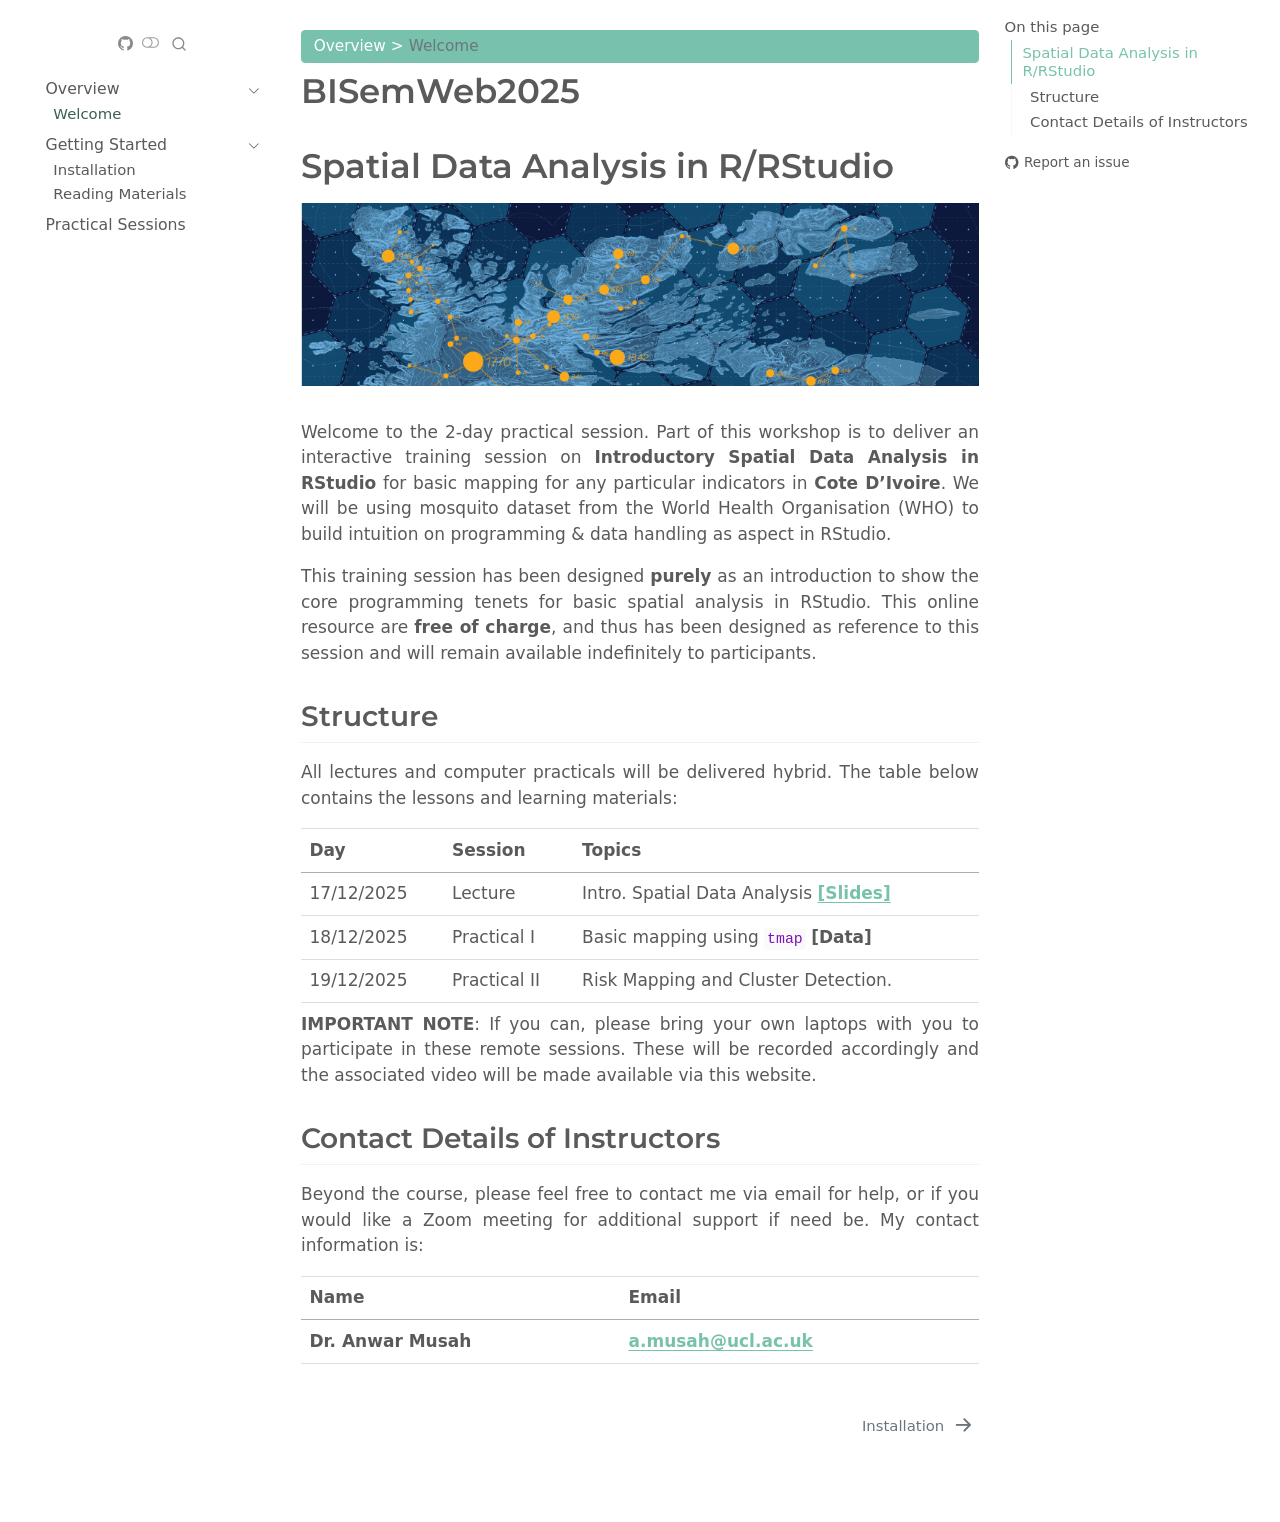
==== docs/00-index.html @ f00e50c3 "Upload all materials" ====
<!DOCTYPE html>
<html xmlns="http://www.w3.org/1999/xhtml" lang="en" xml:lang="en"><head>

<meta charset="utf-8">
<meta name="generator" content="quarto-1.8.25">

<meta name="viewport" content="width=device-width, initial-scale=1.0, user-scalable=yes">


<title>BISemWeb2025</title>
<style>
code{white-space: pre-wrap;}
span.smallcaps{font-variant: small-caps;}
div.columns{display: flex; gap: min(4vw, 1.5em);}
div.column{flex: auto; overflow-x: auto;}
div.hanging-indent{margin-left: 1.5em; text-indent: -1.5em;}
ul.task-list{list-style: none;}
ul.task-list li input[type="checkbox"] {
  width: 0.8em;
  margin: 0 0.8em 0.2em -1em; /* quarto-specific, see https://github.com/quarto-dev/quarto-cli/issues/4556 */ 
  vertical-align: middle;
}
</style>


<script src="site_libs/quarto-nav/quarto-nav.js"></script>
<script src="site_libs/quarto-nav/headroom.min.js"></script>
<script src="site_libs/clipboard/clipboard.min.js"></script>
<script src="site_libs/quarto-search/autocomplete.umd.js"></script>
<script src="site_libs/quarto-search/fuse.min.js"></script>
<script src="site_libs/quarto-search/quarto-search.js"></script>
<meta name="quarto:offset" content="./">
<link href="./01-installation.html" rel="next">
<script src="site_libs/quarto-html/quarto.js" type="module"></script>
<script src="site_libs/quarto-html/tabsets/tabsets.js" type="module"></script>
<script src="site_libs/quarto-html/axe/axe-check.js" type="module"></script>
<script src="site_libs/quarto-html/popper.min.js"></script>
<script src="site_libs/quarto-html/tippy.umd.min.js"></script>
<script src="site_libs/quarto-html/anchor.min.js"></script>
<link href="site_libs/quarto-html/tippy.css" rel="stylesheet">
<link href="site_libs/quarto-html/quarto-syntax-highlighting-a14e345711173c227b21482e2eb4cc70.css" rel="stylesheet" class="quarto-color-scheme" id="quarto-text-highlighting-styles">
<link href="site_libs/quarto-html/quarto-syntax-highlighting-dark-6d7e0e055978adcb0dc3bbe98a6d8351.css" rel="stylesheet" class="quarto-color-scheme quarto-color-alternate" id="quarto-text-highlighting-styles">
<link href="site_libs/quarto-html/quarto-syntax-highlighting-a14e345711173c227b21482e2eb4cc70.css" rel="stylesheet" class="quarto-color-scheme-extra" id="quarto-text-highlighting-styles">
<script src="site_libs/bootstrap/bootstrap.min.js"></script>
<link href="site_libs/bootstrap/bootstrap-icons.css" rel="stylesheet">
<link href="site_libs/bootstrap/bootstrap-6b8658ecaa42f34dfb83e89c305171f2.min.css" rel="stylesheet" append-hash="true" class="quarto-color-scheme" id="quarto-bootstrap" data-mode="light">
<link href="site_libs/bootstrap/bootstrap-dark-87f5ed8b884f981cef75eebe188fc88d.min.css" rel="stylesheet" append-hash="true" class="quarto-color-scheme quarto-color-alternate" id="quarto-bootstrap" data-mode="dark">
<link href="site_libs/bootstrap/bootstrap-6b8658ecaa42f34dfb83e89c305171f2.min.css" rel="stylesheet" append-hash="true" class="quarto-color-scheme-extra" id="quarto-bootstrap" data-mode="light">
<script id="quarto-search-options" type="application/json">{
  "location": "sidebar",
  "copy-button": false,
  "collapse-after": 3,
  "panel-placement": "start",
  "type": "overlay",
  "limit": 50,
  "keyboard-shortcut": [
    "f",
    "/",
    "s"
  ],
  "language": {
    "search-no-results-text": "No results",
    "search-matching-documents-text": "matching documents",
    "search-copy-link-title": "Copy link to search",
    "search-hide-matches-text": "Hide additional matches",
    "search-more-match-text": "more match in this document",
    "search-more-matches-text": "more matches in this document",
    "search-clear-button-title": "Clear",
    "search-text-placeholder": "",
    "search-detached-cancel-button-title": "Cancel",
    "search-submit-button-title": "Submit",
    "search-label": "Search"
  }
}</script>
<style>html{ scroll-behavior: smooth; }</style>


<link rel="stylesheet" href="assets/styles.css">
</head>

<body class="nav-sidebar floating quarto-light"><script id="quarto-html-before-body" type="application/javascript">
    const toggleBodyColorMode = (bsSheetEl) => {
      const mode = bsSheetEl.getAttribute("data-mode");
      const bodyEl = window.document.querySelector("body");
      if (mode === "dark") {
        bodyEl.classList.add("quarto-dark");
        bodyEl.classList.remove("quarto-light");
      } else {
        bodyEl.classList.add("quarto-light");
        bodyEl.classList.remove("quarto-dark");
      }
    }
    const toggleBodyColorPrimary = () => {
      const bsSheetEl = window.document.querySelector("link#quarto-bootstrap:not([rel=disabled-stylesheet])");
      if (bsSheetEl) {
        toggleBodyColorMode(bsSheetEl);
      }
    }
    const setColorSchemeToggle = (alternate) => {
      const toggles = window.document.querySelectorAll('.quarto-color-scheme-toggle');
      for (let i=0; i < toggles.length; i++) {
        const toggle = toggles[i];
        if (toggle) {
          if (alternate) {
            toggle.classList.add("alternate");
          } else {
            toggle.classList.remove("alternate");
          }
        }
      }
    };
    const toggleColorMode = (alternate) => {
      // Switch the stylesheets
      const primaryStylesheets = window.document.querySelectorAll('link.quarto-color-scheme:not(.quarto-color-alternate)');
      const alternateStylesheets = window.document.querySelectorAll('link.quarto-color-scheme.quarto-color-alternate');
      manageTransitions('#quarto-margin-sidebar .nav-link', false);
      if (alternate) {
        // note: dark is layered on light, we don't disable primary!
        enableStylesheet(alternateStylesheets);
        for (const sheetNode of alternateStylesheets) {
          if (sheetNode.id === "quarto-bootstrap") {
            toggleBodyColorMode(sheetNode);
          }
        }
      } else {
        disableStylesheet(alternateStylesheets);
        enableStylesheet(primaryStylesheets)
        toggleBodyColorPrimary();
      }
      manageTransitions('#quarto-margin-sidebar .nav-link', true);
      // Switch the toggles
      setColorSchemeToggle(alternate)
      // Hack to workaround the fact that safari doesn't
      // properly recolor the scrollbar when toggling (#1455)
      if (navigator.userAgent.indexOf('Safari') > 0 && navigator.userAgent.indexOf('Chrome') == -1) {
        manageTransitions("body", false);
        window.scrollTo(0, 1);
        setTimeout(() => {
          window.scrollTo(0, 0);
          manageTransitions("body", true);
        }, 40);
      }
    }
    const disableStylesheet = (stylesheets) => {
      for (let i=0; i < stylesheets.length; i++) {
        const stylesheet = stylesheets[i];
        stylesheet.rel = 'disabled-stylesheet';
      }
    }
    const enableStylesheet = (stylesheets) => {
      for (let i=0; i < stylesheets.length; i++) {
        const stylesheet = stylesheets[i];
        if(stylesheet.rel !== 'stylesheet') { // for Chrome, which will still FOUC without this check
          stylesheet.rel = 'stylesheet';
        }
      }
    }
    const manageTransitions = (selector, allowTransitions) => {
      const els = window.document.querySelectorAll(selector);
      for (let i=0; i < els.length; i++) {
        const el = els[i];
        if (allowTransitions) {
          el.classList.remove('notransition');
        } else {
          el.classList.add('notransition');
        }
      }
    }
    const isFileUrl = () => {
      return window.location.protocol === 'file:';
    }
    const hasAlternateSentinel = () => {
      let styleSentinel = getColorSchemeSentinel();
      if (styleSentinel !== null) {
        return styleSentinel === "alternate";
      } else {
        return false;
      }
    }
    const setStyleSentinel = (alternate) => {
      const value = alternate ? "alternate" : "default";
      if (!isFileUrl()) {
        window.localStorage.setItem("quarto-color-scheme", value);
      } else {
        localAlternateSentinel = value;
      }
    }
    const getColorSchemeSentinel = () => {
      if (!isFileUrl()) {
        const storageValue = window.localStorage.getItem("quarto-color-scheme");
        return storageValue != null ? storageValue : localAlternateSentinel;
      } else {
        return localAlternateSentinel;
      }
    }
    const toggleGiscusIfUsed = (isAlternate, darkModeDefault) => {
      const baseTheme = document.querySelector('#giscus-base-theme')?.value ?? 'light';
      const alternateTheme = document.querySelector('#giscus-alt-theme')?.value ?? 'dark';
      let newTheme = '';
      if(authorPrefersDark) {
        newTheme = isAlternate ? baseTheme : alternateTheme;
      } else {
        newTheme = isAlternate ? alternateTheme : baseTheme;
      }
      const changeGiscusTheme = () => {
        // From: https://github.com/giscus/giscus/issues/336
        const sendMessage = (message) => {
          const iframe = document.querySelector('iframe.giscus-frame');
          if (!iframe) return;
          iframe.contentWindow.postMessage({ giscus: message }, 'https://giscus.app');
        }
        sendMessage({
          setConfig: {
            theme: newTheme
          }
        });
      }
      const isGiscussLoaded = window.document.querySelector('iframe.giscus-frame') !== null;
      if (isGiscussLoaded) {
        changeGiscusTheme();
      }
    };
    const authorPrefersDark = false;
    const darkModeDefault = authorPrefersDark;
      document.querySelector('link#quarto-text-highlighting-styles.quarto-color-scheme-extra').rel = 'disabled-stylesheet';
      document.querySelector('link#quarto-bootstrap.quarto-color-scheme-extra').rel = 'disabled-stylesheet';
    let localAlternateSentinel = darkModeDefault ? 'alternate' : 'default';
    // Dark / light mode switch
    window.quartoToggleColorScheme = () => {
      // Read the current dark / light value
      let toAlternate = !hasAlternateSentinel();
      toggleColorMode(toAlternate);
      setStyleSentinel(toAlternate);
      toggleGiscusIfUsed(toAlternate, darkModeDefault);
      window.dispatchEvent(new Event('resize'));
    };
    // Switch to dark mode if need be
    if (hasAlternateSentinel()) {
      toggleColorMode(true);
    } else {
      toggleColorMode(false);
    }
  </script>

<div id="quarto-search-results"></div>
  <header id="quarto-header" class="headroom fixed-top">
  <nav class="quarto-secondary-nav">
    <div class="container-fluid d-flex">
      <button type="button" class="quarto-btn-toggle btn" data-bs-toggle="collapse" role="button" data-bs-target=".quarto-sidebar-collapse-item" aria-controls="quarto-sidebar" aria-expanded="false" aria-label="Toggle sidebar navigation" onclick="if (window.quartoToggleHeadroom) { window.quartoToggleHeadroom(); }">
        <i class="bi bi-layout-text-sidebar-reverse"></i>
      </button>
        <nav class="quarto-page-breadcrumbs" aria-label="breadcrumb"><ol class="breadcrumb"><li class="breadcrumb-item"><a href="./00-index.html">Overview</a></li><li class="breadcrumb-item"><a href="./00-index.html">Welcome</a></li></ol></nav>
        <a class="flex-grow-1" role="navigation" data-bs-toggle="collapse" data-bs-target=".quarto-sidebar-collapse-item" aria-controls="quarto-sidebar" aria-expanded="false" aria-label="Toggle sidebar navigation" onclick="if (window.quartoToggleHeadroom) { window.quartoToggleHeadroom(); }">      
        </a>
      <button type="button" class="btn quarto-search-button" aria-label="Search" onclick="window.quartoOpenSearch();">
        <i class="bi bi-search"></i>
      </button>
    </div>
  </nav>
</header>
<!-- content -->
<div id="quarto-content" class="quarto-container page-columns page-rows-contents page-layout-article">
<!-- sidebar -->
  <nav id="quarto-sidebar" class="sidebar collapse collapse-horizontal quarto-sidebar-collapse-item sidebar-navigation floating overflow-auto">
    <div class="pt-lg-2 mt-2 text-left sidebar-header">
      <a href="./index.html" class="sidebar-logo-link">
      <img src="./images/general/BISemWeb2025_logo.png" alt="" class="sidebar-logo light-content py-0 d-lg-inline d-none">
      <img src="./images/general/BISemWeb2025_logo.png" alt="" class="sidebar-logo dark-content py-0 d-lg-inline d-none">
      </a>
      <div class="sidebar-tools-main tools-wide">
    <a href="https://github.com/UCLPG-MSC-SGDS/BISemWeb2025" title="" class="quarto-navigation-tool px-1" aria-label=""><i class="bi bi-github"></i></a>
  <a href="" class="quarto-color-scheme-toggle quarto-navigation-tool  px-1" onclick="window.quartoToggleColorScheme(); return false;" title="Toggle dark mode"><i class="bi"></i></a>
    <div id="quarto-search" class="quarto-navigation-tool px-1" title="Search"></div>
</div>
      </div>
    <div class="sidebar-menu-container"> 
    <ul class="list-unstyled mt-1">
        <li class="sidebar-item sidebar-item-section">
      <div class="sidebar-item-container"> 
            <a class="sidebar-item-text sidebar-link text-start" data-bs-toggle="collapse" data-bs-target="#quarto-sidebar-section-1" role="navigation" aria-expanded="true">
 <span class="menu-text">Overview</span></a>
          <a class="sidebar-item-toggle text-start" data-bs-toggle="collapse" data-bs-target="#quarto-sidebar-section-1" role="navigation" aria-expanded="true" aria-label="Toggle section">
            <i class="bi bi-chevron-right ms-2"></i>
          </a> 
      </div>
      <ul id="quarto-sidebar-section-1" class="collapse list-unstyled sidebar-section depth1 show">  
          <li class="sidebar-item">
  <div class="sidebar-item-container"> 
  <a href="./00-index.html" class="sidebar-item-text sidebar-link active">
 <span class="menu-text">Welcome</span></a>
  </div>
</li>
      </ul>
  </li>
        <li class="sidebar-item sidebar-item-section">
      <div class="sidebar-item-container"> 
            <a class="sidebar-item-text sidebar-link text-start" data-bs-toggle="collapse" data-bs-target="#quarto-sidebar-section-2" role="navigation" aria-expanded="true">
 <span class="menu-text">Getting Started</span></a>
          <a class="sidebar-item-toggle text-start" data-bs-toggle="collapse" data-bs-target="#quarto-sidebar-section-2" role="navigation" aria-expanded="true" aria-label="Toggle section">
            <i class="bi bi-chevron-right ms-2"></i>
          </a> 
      </div>
      <ul id="quarto-sidebar-section-2" class="collapse list-unstyled sidebar-section depth1 show">  
          <li class="sidebar-item">
  <div class="sidebar-item-container"> 
  <a href="./01-installation.html" class="sidebar-item-text sidebar-link">
 <span class="menu-text">Installation</span></a>
  </div>
</li>
          <li class="sidebar-item">
  <div class="sidebar-item-container"> 
  <a href="./02-reading_list.html" class="sidebar-item-text sidebar-link">
 <span class="menu-text">Reading Materials</span></a>
  </div>
</li>
      </ul>
  </li>
        <li class="sidebar-item sidebar-item-section">
      <span class="sidebar-item-text sidebar-link text-start">
 <span class="menu-text">Practical Sessions</span></span>
  </li>
    </ul>
    </div>
</nav>
<div id="quarto-sidebar-glass" class="quarto-sidebar-collapse-item" data-bs-toggle="collapse" data-bs-target=".quarto-sidebar-collapse-item"></div>
<!-- margin-sidebar -->
    <div id="quarto-margin-sidebar" class="sidebar margin-sidebar">
        <nav id="TOC" role="doc-toc" class="toc-active">
    <h2 id="toc-title">On this page</h2>
   
  <ul>
  <li><a href="#spatial-data-analysis-in-rrstudio" id="toc-spatial-data-analysis-in-rrstudio" class="nav-link active" data-scroll-target="#spatial-data-analysis-in-rrstudio">Spatial Data Analysis in R/RStudio</a>
  <ul>
  <li><a href="#structure" id="toc-structure" class="nav-link" data-scroll-target="#structure">Structure</a></li>
  <li><a href="#contact-details-of-instructors" id="toc-contact-details-of-instructors" class="nav-link" data-scroll-target="#contact-details-of-instructors">Contact Details of Instructors</a></li>
  </ul></li>
  </ul>
<div class="toc-actions"><ul><li><a href="https://github.com/UCLPG-MSC-SGDS/BISemWeb2025/issues/new" class="toc-action"><i class="bi bi-github"></i>Report an issue</a></li></ul></div></nav>
    </div>
<!-- main -->
<main class="content" id="quarto-document-content">


<header id="title-block-header" class="quarto-title-block default"><nav class="quarto-page-breadcrumbs quarto-title-breadcrumbs d-none d-lg-block" aria-label="breadcrumb"><ol class="breadcrumb"><li class="breadcrumb-item"><a href="./00-index.html">Overview</a></li><li class="breadcrumb-item"><a href="./00-index.html">Welcome</a></li></ol></nav>
<div class="quarto-title">
<h1 class="title">BISemWeb2025</h1>
</div>



<div class="quarto-title-meta">

    
  
    
  </div>
  


</header>


<section id="spatial-data-analysis-in-rrstudio" class="level1 unnumbered">
<h1 class="unnumbered">Spatial Data Analysis in R/RStudio</h1>
<div class="cell" data-layout-align="center">
<div class="cell-output-display">
<div class="quarto-figure quarto-figure-center">
<figure class="figure">
<p><img src="images/general/Welcome_image.png" class="img-fluid quarto-figure quarto-figure-center figure-img" style="width:100.0%"></p>
</figure>
</div>
</div>
</div>
<p>Welcome to the 2-day practical session. Part of this workshop is to deliver an interactive training session on <strong>Introductory Spatial Data Analysis in RStudio</strong> for basic mapping for any particular indicators in <strong>Cote D’Ivoire</strong>. We will be using mosquito dataset from the World Health Organisation (WHO) to build intuition on programming &amp; data handling as aspect in RStudio.</p>
<p>This training session has been designed <strong>purely</strong> as an introduction to show the core programming tenets for basic spatial analysis in RStudio. This online resource are <strong>free of charge</strong>, and thus has been designed as reference to this session and will remain available indefinitely to participants.</p>
<section id="structure" class="level2 unnumbered">
<h2 class="unnumbered anchored" data-anchor-id="structure">Structure</h2>
<p>All lectures and computer practicals will be delivered hybrid. The table below contains the lessons and learning materials:</p>
<table class="caption-top table">
<thead>
<tr class="header">
<th style="text-align: left;"><strong>Day</strong></th>
<th style="text-align: left;"><strong>Session</strong></th>
<th style="text-align: left;"><strong>Topics</strong></th>
</tr>
</thead>
<tbody>
<tr class="odd">
<td style="text-align: left;">17/12/2025</td>
<td style="text-align: left;">Lecture</td>
<td style="text-align: left;">Intro. Spatial Data Analysis <a href=""><strong>[Slides]</strong></a></td>
</tr>
<tr class="even">
<td style="text-align: left;">18/12/2025</td>
<td style="text-align: left;">Practical I</td>
<td style="text-align: left;">Basic mapping using <code>tmap</code> <strong>[Data]</strong></td>
</tr>
<tr class="odd">
<td style="text-align: left;">19/12/2025</td>
<td style="text-align: left;">Practical II</td>
<td style="text-align: left;">Risk Mapping and Cluster Detection.</td>
</tr>
</tbody>
</table>
<div class="note">
<p><strong>IMPORTANT NOTE</strong>: If you can, please bring your own laptops with you to participate in these remote sessions. These will be recorded accordingly and the associated video will be made available via this website.</p>
</div>
</section>
<section id="contact-details-of-instructors" class="level2 unnumbered">
<h2 class="unnumbered anchored" data-anchor-id="contact-details-of-instructors">Contact Details of Instructors</h2>
<p>Beyond the course, please feel free to contact me via email for help, or if you would like a Zoom meeting for additional support if need be. My contact information is:</p>
<table class="caption-top table">
<thead>
<tr class="header">
<th><strong>Name</strong></th>
<th><strong>Email</strong></th>
</tr>
</thead>
<tbody>
<tr class="odd">
<td><strong>Dr.&nbsp;Anwar Musah</strong></td>
<td><a href="a.musah@ucl.ac.uk"><strong>a.musah@ucl.ac.uk</strong></a></td>
</tr>
</tbody>
</table>


</section>
</section>

</main> <!-- /main -->
<script id="quarto-html-after-body" type="application/javascript">
  window.document.addEventListener("DOMContentLoaded", function (event) {
    // Ensure there is a toggle, if there isn't float one in the top right
    if (window.document.querySelector('.quarto-color-scheme-toggle') === null) {
      const a = window.document.createElement('a');
      a.classList.add('top-right');
      a.classList.add('quarto-color-scheme-toggle');
      a.href = "";
      a.onclick = function() { try { window.quartoToggleColorScheme(); } catch {} return false; };
      const i = window.document.createElement("i");
      i.classList.add('bi');
      a.appendChild(i);
      window.document.body.appendChild(a);
    }
    setColorSchemeToggle(hasAlternateSentinel())
    const icon = "";
    const anchorJS = new window.AnchorJS();
    anchorJS.options = {
      placement: 'right',
      icon: icon
    };
    anchorJS.add('.anchored');
    const isCodeAnnotation = (el) => {
      for (const clz of el.classList) {
        if (clz.startsWith('code-annotation-')) {                     
          return true;
        }
      }
      return false;
    }
    const onCopySuccess = function(e) {
      // button target
      const button = e.trigger;
      // don't keep focus
      button.blur();
      // flash "checked"
      button.classList.add('code-copy-button-checked');
      var currentTitle = button.getAttribute("title");
      button.setAttribute("title", "Copied!");
      let tooltip;
      if (window.bootstrap) {
        button.setAttribute("data-bs-toggle", "tooltip");
        button.setAttribute("data-bs-placement", "left");
        button.setAttribute("data-bs-title", "Copied!");
        tooltip = new bootstrap.Tooltip(button, 
          { trigger: "manual", 
            customClass: "code-copy-button-tooltip",
            offset: [0, -8]});
        tooltip.show();    
      }
      setTimeout(function() {
        if (tooltip) {
          tooltip.hide();
          button.removeAttribute("data-bs-title");
          button.removeAttribute("data-bs-toggle");
          button.removeAttribute("data-bs-placement");
        }
        button.setAttribute("title", currentTitle);
        button.classList.remove('code-copy-button-checked');
      }, 1000);
      // clear code selection
      e.clearSelection();
    }
    const getTextToCopy = function(trigger) {
      const outerScaffold = trigger.parentElement.cloneNode(true);
      const codeEl = outerScaffold.querySelector('code');
      for (const childEl of codeEl.children) {
        if (isCodeAnnotation(childEl)) {
          childEl.remove();
        }
      }
      return codeEl.innerText;
    }
    const clipboard = new window.ClipboardJS('.code-copy-button:not([data-in-quarto-modal])', {
      text: getTextToCopy
    });
    clipboard.on('success', onCopySuccess);
    if (window.document.getElementById('quarto-embedded-source-code-modal')) {
      const clipboardModal = new window.ClipboardJS('.code-copy-button[data-in-quarto-modal]', {
        text: getTextToCopy,
        container: window.document.getElementById('quarto-embedded-source-code-modal')
      });
      clipboardModal.on('success', onCopySuccess);
    }
      var localhostRegex = new RegExp(/^(?:http|https):\/\/localhost\:?[0-9]*\//);
      var mailtoRegex = new RegExp(/^mailto:/);
        var filterRegex = new RegExp('/' + window.location.host + '/');
      var isInternal = (href) => {
          return filterRegex.test(href) || localhostRegex.test(href) || mailtoRegex.test(href);
      }
      // Inspect non-navigation links and adorn them if external
     var links = window.document.querySelectorAll('a[href]:not(.nav-link):not(.navbar-brand):not(.toc-action):not(.sidebar-link):not(.sidebar-item-toggle):not(.pagination-link):not(.no-external):not([aria-hidden]):not(.dropdown-item):not(.quarto-navigation-tool):not(.about-link)');
      for (var i=0; i<links.length; i++) {
        const link = links[i];
        if (!isInternal(link.href)) {
          // undo the damage that might have been done by quarto-nav.js in the case of
          // links that we want to consider external
          if (link.dataset.originalHref !== undefined) {
            link.href = link.dataset.originalHref;
          }
        }
      }
    function tippyHover(el, contentFn, onTriggerFn, onUntriggerFn) {
      const config = {
        allowHTML: true,
        maxWidth: 500,
        delay: 100,
        arrow: false,
        appendTo: function(el) {
            return el.parentElement;
        },
        interactive: true,
        interactiveBorder: 10,
        theme: 'quarto',
        placement: 'bottom-start',
      };
      if (contentFn) {
        config.content = contentFn;
      }
      if (onTriggerFn) {
        config.onTrigger = onTriggerFn;
      }
      if (onUntriggerFn) {
        config.onUntrigger = onUntriggerFn;
      }
      window.tippy(el, config); 
    }
    const noterefs = window.document.querySelectorAll('a[role="doc-noteref"]');
    for (var i=0; i<noterefs.length; i++) {
      const ref = noterefs[i];
      tippyHover(ref, function() {
        // use id or data attribute instead here
        let href = ref.getAttribute('data-footnote-href') || ref.getAttribute('href');
        try { href = new URL(href).hash; } catch {}
        const id = href.replace(/^#\/?/, "");
        const note = window.document.getElementById(id);
        if (note) {
          return note.innerHTML;
        } else {
          return "";
        }
      });
    }
    const xrefs = window.document.querySelectorAll('a.quarto-xref');
    const processXRef = (id, note) => {
      // Strip column container classes
      const stripColumnClz = (el) => {
        el.classList.remove("page-full", "page-columns");
        if (el.children) {
          for (const child of el.children) {
            stripColumnClz(child);
          }
        }
      }
      stripColumnClz(note)
      if (id === null || id.startsWith('sec-')) {
        // Special case sections, only their first couple elements
        const container = document.createElement("div");
        if (note.children && note.children.length > 2) {
          container.appendChild(note.children[0].cloneNode(true));
          for (let i = 1; i < note.children.length; i++) {
            const child = note.children[i];
            if (child.tagName === "P" && child.innerText === "") {
              continue;
            } else {
              container.appendChild(child.cloneNode(true));
              break;
            }
          }
          if (window.Quarto?.typesetMath) {
            window.Quarto.typesetMath(container);
          }
          return container.innerHTML
        } else {
          if (window.Quarto?.typesetMath) {
            window.Quarto.typesetMath(note);
          }
          return note.innerHTML;
        }
      } else {
        // Remove any anchor links if they are present
        const anchorLink = note.querySelector('a.anchorjs-link');
        if (anchorLink) {
          anchorLink.remove();
        }
        if (window.Quarto?.typesetMath) {
          window.Quarto.typesetMath(note);
        }
        if (note.classList.contains("callout")) {
          return note.outerHTML;
        } else {
          return note.innerHTML;
        }
      }
    }
    for (var i=0; i<xrefs.length; i++) {
      const xref = xrefs[i];
      tippyHover(xref, undefined, function(instance) {
        instance.disable();
        let url = xref.getAttribute('href');
        let hash = undefined; 
        if (url.startsWith('#')) {
          hash = url;
        } else {
          try { hash = new URL(url).hash; } catch {}
        }
        if (hash) {
          const id = hash.replace(/^#\/?/, "");
          const note = window.document.getElementById(id);
          if (note !== null) {
            try {
              const html = processXRef(id, note.cloneNode(true));
              instance.setContent(html);
            } finally {
              instance.enable();
              instance.show();
            }
          } else {
            // See if we can fetch this
            fetch(url.split('#')[0])
            .then(res => res.text())
            .then(html => {
              const parser = new DOMParser();
              const htmlDoc = parser.parseFromString(html, "text/html");
              const note = htmlDoc.getElementById(id);
              if (note !== null) {
                const html = processXRef(id, note);
                instance.setContent(html);
              } 
            }).finally(() => {
              instance.enable();
              instance.show();
            });
          }
        } else {
          // See if we can fetch a full url (with no hash to target)
          // This is a special case and we should probably do some content thinning / targeting
          fetch(url)
          .then(res => res.text())
          .then(html => {
            const parser = new DOMParser();
            const htmlDoc = parser.parseFromString(html, "text/html");
            const note = htmlDoc.querySelector('main.content');
            if (note !== null) {
              // This should only happen for chapter cross references
              // (since there is no id in the URL)
              // remove the first header
              if (note.children.length > 0 && note.children[0].tagName === "HEADER") {
                note.children[0].remove();
              }
              const html = processXRef(null, note);
              instance.setContent(html);
            } 
          }).finally(() => {
            instance.enable();
            instance.show();
          });
        }
      }, function(instance) {
      });
    }
        let selectedAnnoteEl;
        const selectorForAnnotation = ( cell, annotation) => {
          let cellAttr = 'data-code-cell="' + cell + '"';
          let lineAttr = 'data-code-annotation="' +  annotation + '"';
          const selector = 'span[' + cellAttr + '][' + lineAttr + ']';
          return selector;
        }
        const selectCodeLines = (annoteEl) => {
          const doc = window.document;
          const targetCell = annoteEl.getAttribute("data-target-cell");
          const targetAnnotation = annoteEl.getAttribute("data-target-annotation");
          const annoteSpan = window.document.querySelector(selectorForAnnotation(targetCell, targetAnnotation));
          const lines = annoteSpan.getAttribute("data-code-lines").split(",");
          const lineIds = lines.map((line) => {
            return targetCell + "-" + line;
          })
          let top = null;
          let height = null;
          let parent = null;
          if (lineIds.length > 0) {
              //compute the position of the single el (top and bottom and make a div)
              const el = window.document.getElementById(lineIds[0]);
              top = el.offsetTop;
              height = el.offsetHeight;
              parent = el.parentElement.parentElement;
            if (lineIds.length > 1) {
              const lastEl = window.document.getElementById(lineIds[lineIds.length - 1]);
              const bottom = lastEl.offsetTop + lastEl.offsetHeight;
              height = bottom - top;
            }
            if (top !== null && height !== null && parent !== null) {
              // cook up a div (if necessary) and position it 
              let div = window.document.getElementById("code-annotation-line-highlight");
              if (div === null) {
                div = window.document.createElement("div");
                div.setAttribute("id", "code-annotation-line-highlight");
                div.style.position = 'absolute';
                parent.appendChild(div);
              }
              div.style.top = top - 2 + "px";
              div.style.height = height + 4 + "px";
              div.style.left = 0;
              let gutterDiv = window.document.getElementById("code-annotation-line-highlight-gutter");
              if (gutterDiv === null) {
                gutterDiv = window.document.createElement("div");
                gutterDiv.setAttribute("id", "code-annotation-line-highlight-gutter");
                gutterDiv.style.position = 'absolute';
                const codeCell = window.document.getElementById(targetCell);
                const gutter = codeCell.querySelector('.code-annotation-gutter');
                gutter.appendChild(gutterDiv);
              }
              gutterDiv.style.top = top - 2 + "px";
              gutterDiv.style.height = height + 4 + "px";
            }
            selectedAnnoteEl = annoteEl;
          }
        };
        const unselectCodeLines = () => {
          const elementsIds = ["code-annotation-line-highlight", "code-annotation-line-highlight-gutter"];
          elementsIds.forEach((elId) => {
            const div = window.document.getElementById(elId);
            if (div) {
              div.remove();
            }
          });
          selectedAnnoteEl = undefined;
        };
          // Handle positioning of the toggle
      window.addEventListener(
        "resize",
        throttle(() => {
          elRect = undefined;
          if (selectedAnnoteEl) {
            selectCodeLines(selectedAnnoteEl);
          }
        }, 10)
      );
      function throttle(fn, ms) {
      let throttle = false;
      let timer;
        return (...args) => {
          if(!throttle) { // first call gets through
              fn.apply(this, args);
              throttle = true;
          } else { // all the others get throttled
              if(timer) clearTimeout(timer); // cancel #2
              timer = setTimeout(() => {
                fn.apply(this, args);
                timer = throttle = false;
              }, ms);
          }
        };
      }
        // Attach click handler to the DT
        const annoteDls = window.document.querySelectorAll('dt[data-target-cell]');
        for (const annoteDlNode of annoteDls) {
          annoteDlNode.addEventListener('click', (event) => {
            const clickedEl = event.target;
            if (clickedEl !== selectedAnnoteEl) {
              unselectCodeLines();
              const activeEl = window.document.querySelector('dt[data-target-cell].code-annotation-active');
              if (activeEl) {
                activeEl.classList.remove('code-annotation-active');
              }
              selectCodeLines(clickedEl);
              clickedEl.classList.add('code-annotation-active');
            } else {
              // Unselect the line
              unselectCodeLines();
              clickedEl.classList.remove('code-annotation-active');
            }
          });
        }
    const findCites = (el) => {
      const parentEl = el.parentElement;
      if (parentEl) {
        const cites = parentEl.dataset.cites;
        if (cites) {
          return {
            el,
            cites: cites.split(' ')
          };
        } else {
          return findCites(el.parentElement)
        }
      } else {
        return undefined;
      }
    };
    var bibliorefs = window.document.querySelectorAll('a[role="doc-biblioref"]');
    for (var i=0; i<bibliorefs.length; i++) {
      const ref = bibliorefs[i];
      const citeInfo = findCites(ref);
      if (citeInfo) {
        tippyHover(citeInfo.el, function() {
          var popup = window.document.createElement('div');
          citeInfo.cites.forEach(function(cite) {
            var citeDiv = window.document.createElement('div');
            citeDiv.classList.add('hanging-indent');
            citeDiv.classList.add('csl-entry');
            var biblioDiv = window.document.getElementById('ref-' + cite);
            if (biblioDiv) {
              citeDiv.innerHTML = biblioDiv.innerHTML;
            }
            popup.appendChild(citeDiv);
          });
          return popup.innerHTML;
        });
      }
    }
  });
  </script>
<nav class="page-navigation">
  <div class="nav-page nav-page-previous">
  </div>
  <div class="nav-page nav-page-next">
      <a href="./01-installation.html" class="pagination-link" aria-label="Installation">
        <span class="nav-page-text">Installation</span> <i class="bi bi-arrow-right-short"></i>
      </a>
  </div>
</nav>
</div> <!-- /content -->




<footer class="footer"><div class="nav-footer"><div class="nav-footer-center"><div class="toc-actions d-sm-block d-md-none"><ul><li><a href="https://github.com/UCLPG-MSC-SGDS/BISemWeb2025/issues/new" class="toc-action"><i class="bi bi-github"></i>Report an issue</a></li></ul></div></div></div></footer><script src="site_libs/quarto-html/zenscroll-min.js"></script>
</body></html>
---- docs/site_libs/quarto-html/tippy.css ----
.tippy-box[data-animation=fade][data-state=hidden]{opacity:0}[data-tippy-root]{max-width:calc(100vw - 10px)}.tippy-box{position:relative;background-color:#333;color:#fff;border-radius:4px;font-size:14px;line-height:1.4;white-space:normal;outline:0;transition-property:transform,visibility,opacity}.tippy-box[data-placement^=top]>.tippy-arrow{bottom:0}.tippy-box[data-placement^=top]>.tippy-arrow:before{bottom:-7px;left:0;border-width:8px 8px 0;border-top-color:initial;transform-origin:center top}.tippy-box[data-placement^=bottom]>.tippy-arrow{top:0}.tippy-box[data-placement^=bottom]>.tippy-arrow:before{top:-7px;left:0;border-width:0 8px 8px;border-bottom-color:initial;transform-origin:center bottom}.tippy-box[data-placement^=left]>.tippy-arrow{right:0}.tippy-box[data-placement^=left]>.tippy-arrow:before{border-width:8px 0 8px 8px;border-left-color:initial;right:-7px;transform-origin:center left}.tippy-box[data-placement^=right]>.tippy-arrow{left:0}.tippy-box[data-placement^=right]>.tippy-arrow:before{left:-7px;border-width:8px 8px 8px 0;border-right-color:initial;transform-origin:center right}.tippy-box[data-inertia][data-state=visible]{transition-timing-function:cubic-bezier(.54,1.5,.38,1.11)}.tippy-arrow{width:16px;height:16px;color:#333}.tippy-arrow:before{content:"";position:absolute;border-color:transparent;border-style:solid}.tippy-content{position:relative;padding:5px 9px;z-index:1}
---- docs/site_libs/quarto-html/quarto-syntax-highlighting-a14e345711173c227b21482e2eb4cc70.css ----
/* quarto syntax highlight colors */
:root {
  --quarto-hl-al-color: #95da4c;
  --quarto-hl-an-color: #50a14f;
  --quarto-hl-at-color: #a626a4;
  --quarto-hl-bn-color: #986801;
  --quarto-hl-bu-color: #a626a4;
  --quarto-hl-ch-color: #50a14f;
  --quarto-hl-co-color: #a0a1a7;
  --quarto-hl-cv-color: #e45649;
  --quarto-hl-cn-color: #986801;
  --quarto-hl-cf-color: #a626a4;
  --quarto-hl-dt-color: #a626a4;
  --quarto-hl-dv-color: #986801;
  --quarto-hl-do-color: #e45649;
  --quarto-hl-er-color: #f44747;
  --quarto-hl-ex-color: #4078f2;
  --quarto-hl-fl-color: #986801;
  --quarto-hl-fu-color: #4078f2;
  --quarto-hl-im-color: #50a14f;
  --quarto-hl-in-color: #c45b00;
  --quarto-hl-kw-color: #a626a4;
  --quarto-hl-op-color: #a626a4;
  --quarto-hl-pp-color: #a626a4;
  --quarto-hl-re-color: #2980b9;
  --quarto-hl-sc-color: #0184bc;
  --quarto-hl-ss-color: #da4453;
  --quarto-hl-st-color: #50a14f;
  --quarto-hl-va-color: #e45649;
  --quarto-hl-vs-color: #da4453;
  --quarto-hl-wa-color: #da4453;
}

/* other quarto variables */
:root {
  --quarto-font-monospace: SFMono-Regular, Menlo, Monaco, Consolas, "Liberation Mono", "Courier New", monospace;
}

/* syntax highlight based on Pandoc's rules */
pre > code.sourceCode > span {
  color: #383a42;
}

code.sourceCode > span {
  color: #383a42;
}

div.sourceCode,
div.sourceCode pre.sourceCode {
  color: #383a42;
}

/* Normal */
code span {
  color: #383a42;
}

/* Alert */
code span.al {
  background-color: #4d1f24;
  font-weight: bold;
  color: #95da4c;
}

/* Annotation */
code span.an {
  color: #50a14f;
}

/* Attribute */
code span.at {
  color: #a626a4;
}

/* BaseN */
code span.bn {
  color: #986801;
}

/* BuiltIn */
code span.bu {
  color: #a626a4;
}

/* ControlFlow */
code span.cf {
  color: #a626a4;
}

/* Char */
code span.ch {
  color: #50a14f;
}

/* Constant */
code span.cn {
  color: #986801;
}

/* Comment */
code span.co {
  font-style: italic;
  color: #a0a1a7;
}

/* CommentVar */
code span.cv {
  font-style: italic;
  color: #e45649;
}

/* Documentation */
code span.do {
  color: #e45649;
}

/* DataType */
code span.dt {
  color: #a626a4;
}

/* DecVal */
code span.dv {
  color: #986801;
}

/* Error */
code span.er {
  color: #f44747;
  text-decoration: underline;
}

/* Extension */
code span.ex {
  font-weight: bold;
  color: #4078f2;
}

/* Float */
code span.fl {
  color: #986801;
}

/* Function */
code span.fu {
  color: #4078f2;
}

/* Import */
code span.im {
  color: #50a14f;
}

/* Information */
code span.in {
  color: #c45b00;
}

/* Keyword */
code span.kw {
  color: #a626a4;
}

/* Operator */
code span.op {
  color: #a626a4;
}

/* Preprocessor */
code span.pp {
  color: #a626a4;
}

/* RegionMarker */
code span.re {
  background-color: #153042;
  color: #2980b9;
}

/* SpecialChar */
code span.sc {
  color: #0184bc;
}

/* SpecialString */
code span.ss {
  color: #da4453;
}

/* String */
code span.st {
  color: #50a14f;
}

/* Variable */
code span.va {
  color: #e45649;
}

/* VerbatimString */
code span.vs {
  color: #da4453;
}

/* Warning */
code span.wa {
  color: #da4453;
}

.prevent-inlining {
  content: "</";
}

/*# sourceMappingURL=d4550761a9ce602c44f47da7379ce521.css.map */
---- docs/site_libs/quarto-html/quarto-syntax-highlighting-dark-6d7e0e055978adcb0dc3bbe98a6d8351.css ----
/* quarto syntax highlight colors */
:root {
  --quarto-hl-al-color: #95da4c;
  --quarto-hl-an-color: #98c379;
  --quarto-hl-at-color: #c678dd;
  --quarto-hl-bn-color: #d19a66;
  --quarto-hl-bu-color: #c678dd;
  --quarto-hl-ch-color: #98c379;
  --quarto-hl-co-color: #5c6370;
  --quarto-hl-cv-color: #e06c75;
  --quarto-hl-cn-color: #d19a66;
  --quarto-hl-cf-color: #c678dd;
  --quarto-hl-dt-color: #c678dd;
  --quarto-hl-dv-color: #d19a66;
  --quarto-hl-do-color: #a43340;
  --quarto-hl-er-color: #f44747;
  --quarto-hl-ex-color: #61afef;
  --quarto-hl-fl-color: #d19a66;
  --quarto-hl-fu-color: #61afef;
  --quarto-hl-im-color: #98c379;
  --quarto-hl-in-color: #c45b00;
  --quarto-hl-kw-color: #c678dd;
  --quarto-hl-op-color: #c678dd;
  --quarto-hl-pp-color: #c678dd;
  --quarto-hl-re-color: #2980b9;
  --quarto-hl-sc-color: #56b6c2;
  --quarto-hl-ss-color: #da4453;
  --quarto-hl-st-color: #98c379;
  --quarto-hl-va-color: #e06c75;
  --quarto-hl-vs-color: #da4453;
  --quarto-hl-wa-color: #da4453;
}

/* other quarto variables */
:root {
  --quarto-font-monospace: SFMono-Regular, Menlo, Monaco, Consolas, "Liberation Mono", "Courier New", monospace;
}

/* syntax highlight based on Pandoc's rules */
pre > code.sourceCode > span {
  color: #abb2bf;
}

code.sourceCode > span {
  color: #abb2bf;
}

div.sourceCode,
div.sourceCode pre.sourceCode {
  color: #abb2bf;
}

/* Normal */
code span {
  color: #abb2bf;
}

/* Alert */
code span.al {
  background-color: #4d1f24;
  font-weight: bold;
  color: #95da4c;
}

/* Annotation */
code span.an {
  color: #98c379;
}

/* Attribute */
code span.at {
  color: #c678dd;
}

/* BaseN */
code span.bn {
  color: #d19a66;
}

/* BuiltIn */
code span.bu {
  color: #c678dd;
}

/* ControlFlow */
code span.cf {
  color: #c678dd;
}

/* Char */
code span.ch {
  color: #98c379;
}

/* Constant */
code span.cn {
  color: #d19a66;
}

/* Comment */
code span.co {
  font-style: italic;
  color: #5c6370;
}

/* CommentVar */
code span.cv {
  font-style: italic;
  color: #e06c75;
}

/* Documentation */
code span.do {
  color: #a43340;
}

/* DataType */
code span.dt {
  color: #c678dd;
}

/* DecVal */
code span.dv {
  color: #d19a66;
}

/* Error */
code span.er {
  color: #f44747;
  text-decoration: underline;
}

/* Extension */
code span.ex {
  font-weight: bold;
  color: #61afef;
}

/* Float */
code span.fl {
  color: #d19a66;
}

/* Function */
code span.fu {
  color: #61afef;
}

/* Import */
code span.im {
  color: #98c379;
}

/* Information */
code span.in {
  color: #c45b00;
}

/* Keyword */
code span.kw {
  color: #c678dd;
}

/* Operator */
code span.op {
  color: #c678dd;
}

/* Preprocessor */
code span.pp {
  color: #c678dd;
}

/* RegionMarker */
code span.re {
  background-color: #153042;
  color: #2980b9;
}

/* SpecialChar */
code span.sc {
  color: #56b6c2;
}

/* SpecialString */
code span.ss {
  color: #da4453;
}

/* String */
code span.st {
  color: #98c379;
}

/* Variable */
code span.va {
  color: #e06c75;
}

/* VerbatimString */
code span.vs {
  color: #da4453;
}

/* Warning */
code span.wa {
  color: #da4453;
}

.prevent-inlining {
  content: "</";
}

/*# sourceMappingURL=329b0c5dc9a4b03d1798cffb8133b75b.css.map */
---- docs/site_libs/quarto-html/quarto-syntax-highlighting-a14e345711173c227b21482e2eb4cc70.css ----
/* quarto syntax highlight colors */
:root {
  --quarto-hl-al-color: #95da4c;
  --quarto-hl-an-color: #50a14f;
  --quarto-hl-at-color: #a626a4;
  --quarto-hl-bn-color: #986801;
  --quarto-hl-bu-color: #a626a4;
  --quarto-hl-ch-color: #50a14f;
  --quarto-hl-co-color: #a0a1a7;
  --quarto-hl-cv-color: #e45649;
  --quarto-hl-cn-color: #986801;
  --quarto-hl-cf-color: #a626a4;
  --quarto-hl-dt-color: #a626a4;
  --quarto-hl-dv-color: #986801;
  --quarto-hl-do-color: #e45649;
  --quarto-hl-er-color: #f44747;
  --quarto-hl-ex-color: #4078f2;
  --quarto-hl-fl-color: #986801;
  --quarto-hl-fu-color: #4078f2;
  --quarto-hl-im-color: #50a14f;
  --quarto-hl-in-color: #c45b00;
  --quarto-hl-kw-color: #a626a4;
  --quarto-hl-op-color: #a626a4;
  --quarto-hl-pp-color: #a626a4;
  --quarto-hl-re-color: #2980b9;
  --quarto-hl-sc-color: #0184bc;
  --quarto-hl-ss-color: #da4453;
  --quarto-hl-st-color: #50a14f;
  --quarto-hl-va-color: #e45649;
  --quarto-hl-vs-color: #da4453;
  --quarto-hl-wa-color: #da4453;
}

/* other quarto variables */
:root {
  --quarto-font-monospace: SFMono-Regular, Menlo, Monaco, Consolas, "Liberation Mono", "Courier New", monospace;
}

/* syntax highlight based on Pandoc's rules */
pre > code.sourceCode > span {
  color: #383a42;
}

code.sourceCode > span {
  color: #383a42;
}

div.sourceCode,
div.sourceCode pre.sourceCode {
  color: #383a42;
}

/* Normal */
code span {
  color: #383a42;
}

/* Alert */
code span.al {
  background-color: #4d1f24;
  font-weight: bold;
  color: #95da4c;
}

/* Annotation */
code span.an {
  color: #50a14f;
}

/* Attribute */
code span.at {
  color: #a626a4;
}

/* BaseN */
code span.bn {
  color: #986801;
}

/* BuiltIn */
code span.bu {
  color: #a626a4;
}

/* ControlFlow */
code span.cf {
  color: #a626a4;
}

/* Char */
code span.ch {
  color: #50a14f;
}

/* Constant */
code span.cn {
  color: #986801;
}

/* Comment */
code span.co {
  font-style: italic;
  color: #a0a1a7;
}

/* CommentVar */
code span.cv {
  font-style: italic;
  color: #e45649;
}

/* Documentation */
code span.do {
  color: #e45649;
}

/* DataType */
code span.dt {
  color: #a626a4;
}

/* DecVal */
code span.dv {
  color: #986801;
}

/* Error */
code span.er {
  color: #f44747;
  text-decoration: underline;
}

/* Extension */
code span.ex {
  font-weight: bold;
  color: #4078f2;
}

/* Float */
code span.fl {
  color: #986801;
}

/* Function */
code span.fu {
  color: #4078f2;
}

/* Import */
code span.im {
  color: #50a14f;
}

/* Information */
code span.in {
  color: #c45b00;
}

/* Keyword */
code span.kw {
  color: #a626a4;
}

/* Operator */
code span.op {
  color: #a626a4;
}

/* Preprocessor */
code span.pp {
  color: #a626a4;
}

/* RegionMarker */
code span.re {
  background-color: #153042;
  color: #2980b9;
}

/* SpecialChar */
code span.sc {
  color: #0184bc;
}

/* SpecialString */
code span.ss {
  color: #da4453;
}

/* String */
code span.st {
  color: #50a14f;
}

/* Variable */
code span.va {
  color: #e45649;
}

/* VerbatimString */
code span.vs {
  color: #da4453;
}

/* Warning */
code span.wa {
  color: #da4453;
}

.prevent-inlining {
  content: "</";
}

/*# sourceMappingURL=d4550761a9ce602c44f47da7379ce521.css.map */
---- docs/assets/styles.css ----
div.sidebar-header {
    text-align: center;
}

.sidebar-navigation li a {
    cursor: pointer;
}

.explore {
    margin-bottom: 1em;
}

.variogram>div.cell-output>div.quarto-figure>figure>p>img {
    max-width: 100%;
    height: auto;
}

.styled-output .cell-output {
  // background-color: #f7fcf5;
  // border-radius: 4px;
}

main p {
  text-align: justify;
}

pre {
	max-width: 100%;
	overflow-x: auto;
	max-height: 100%;
	overflow-y: auto;
}
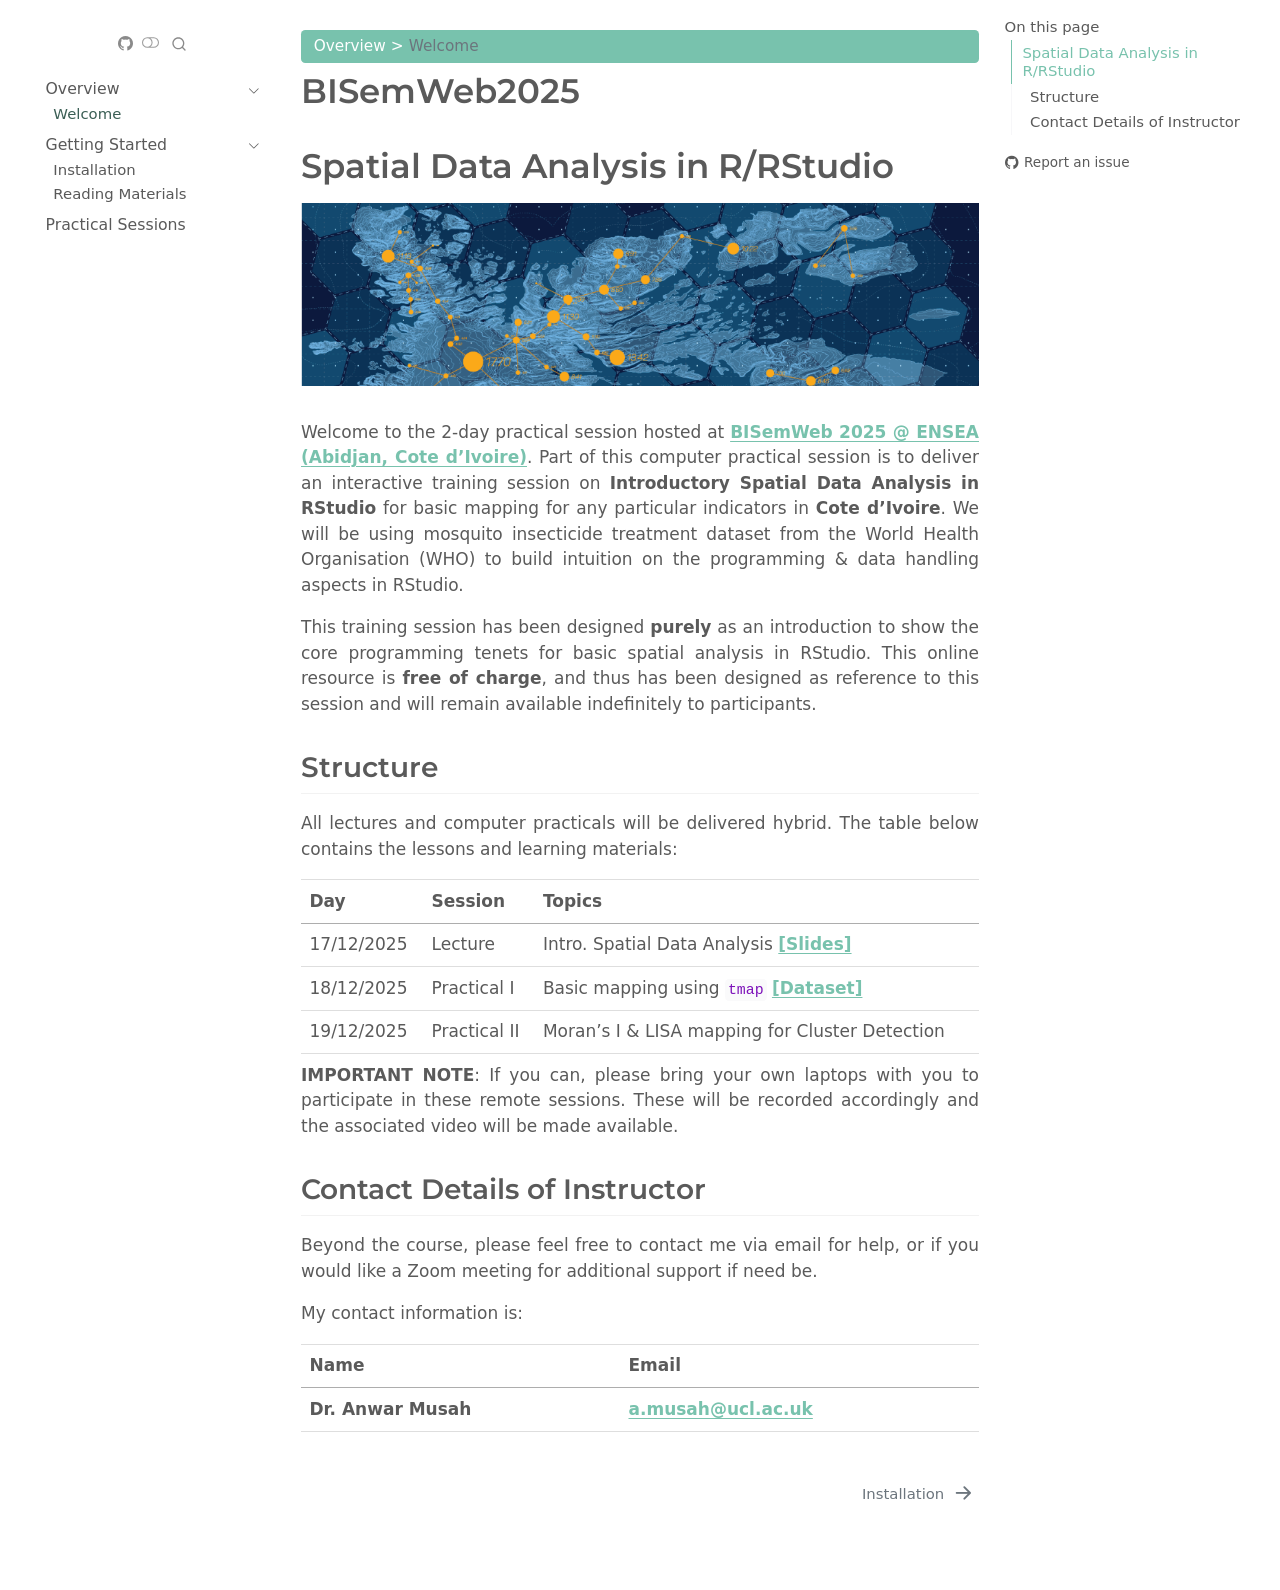
==== commit 4bafb4b3: "Add Lecture Notes & Dataset" ====
--- a/docs/00-index.html
+++ b/docs/00-index.html
@@ -332,7 +332,7 @@
   <li><a href="#spatial-data-analysis-in-rrstudio" id="toc-spatial-data-analysis-in-rrstudio" class="nav-link active" data-scroll-target="#spatial-data-analysis-in-rrstudio">Spatial Data Analysis in R/RStudio</a>
   <ul>
   <li><a href="#structure" id="toc-structure" class="nav-link" data-scroll-target="#structure">Structure</a></li>
-  <li><a href="#contact-details-of-instructors" id="toc-contact-details-of-instructors" class="nav-link" data-scroll-target="#contact-details-of-instructors">Contact Details of Instructors</a></li>
+  <li><a href="#contact-details-of-instructor" id="toc-contact-details-of-instructor" class="nav-link" data-scroll-target="#contact-details-of-instructor">Contact Details of Instructor</a></li>
   </ul></li>
   </ul>
 <div class="toc-actions"><ul><li><a href="https://github.com/UCLPG-MSC-SGDS/BISemWeb2025/issues/new" class="toc-action"><i class="bi bi-github"></i>Report an issue</a></li></ul></div></nav>
@@ -371,8 +371,8 @@
 </div>
 </div>
 </div>
-<p>Welcome to the 2-day practical session. Part of this workshop is to deliver an interactive training session on <strong>Introductory Spatial Data Analysis in RStudio</strong> for basic mapping for any particular indicators in <strong>Cote D’Ivoire</strong>. We will be using mosquito dataset from the World Health Organisation (WHO) to build intuition on programming &amp; data handling as aspect in RStudio.</p>
-<p>This training session has been designed <strong>purely</strong> as an introduction to show the core programming tenets for basic spatial analysis in RStudio. This online resource are <strong>free of charge</strong>, and thus has been designed as reference to this session and will remain available indefinitely to participants.</p>
+<p>Welcome to the 2-day practical session hosted at <a href="https://sites.google.com/view/bisemweb25/home"><strong>BISemWeb 2025 @ ENSEA (Abidjan, Cote d’Ivoire)</strong></a>. Part of this computer practical session is to deliver an interactive training session on <strong>Introductory Spatial Data Analysis in RStudio</strong> for basic mapping for any particular indicators in <strong>Cote d’Ivoire</strong>. We will be using mosquito insecticide treatment dataset from the World Health Organisation (WHO) to build intuition on the programming &amp; data handling aspects in RStudio.</p>
+<p>This training session has been designed <strong>purely</strong> as an introduction to show the core programming tenets for basic spatial analysis in RStudio. This online resource is <strong>free of charge</strong>, and thus has been designed as reference to this session and will remain available indefinitely to participants.</p>
 <section id="structure" class="level2 unnumbered">
 <h2 class="unnumbered anchored" data-anchor-id="structure">Structure</h2>
 <p>All lectures and computer practicals will be delivered hybrid. The table below contains the lessons and learning materials:</p>
@@ -388,27 +388,28 @@
 <tr class="odd">
 <td style="text-align: left;">17/12/2025</td>
 <td style="text-align: left;">Lecture</td>
-<td style="text-align: left;">Intro. Spatial Data Analysis <a href=""><strong>[Slides]</strong></a></td>
+<td style="text-align: left;">Intro. Spatial Data Analysis <a href="https://tinyurl.com/yuwz3tj5"><strong>[Slides]</strong></a></td>
 </tr>
 <tr class="even">
 <td style="text-align: left;">18/12/2025</td>
 <td style="text-align: left;">Practical I</td>
-<td style="text-align: left;">Basic mapping using <code>tmap</code> <strong>[Data]</strong></td>
+<td style="text-align: left;">Basic mapping using <code>tmap</code> <a href="https://tinyurl.com/4t4dn43k"><strong>[Dataset]</strong></a></td>
 </tr>
 <tr class="odd">
 <td style="text-align: left;">19/12/2025</td>
 <td style="text-align: left;">Practical II</td>
-<td style="text-align: left;">Risk Mapping and Cluster Detection.</td>
+<td style="text-align: left;">Moran’s I &amp; LISA mapping for Cluster Detection</td>
 </tr>
 </tbody>
 </table>
 <div class="note">
-<p><strong>IMPORTANT NOTE</strong>: If you can, please bring your own laptops with you to participate in these remote sessions. These will be recorded accordingly and the associated video will be made available via this website.</p>
+<p><strong>IMPORTANT NOTE</strong>: If you can, please bring your own laptops with you to participate in these remote sessions. These will be recorded accordingly and the associated video will be made available.</p>
 </div>
 </section>
-<section id="contact-details-of-instructors" class="level2 unnumbered">
-<h2 class="unnumbered anchored" data-anchor-id="contact-details-of-instructors">Contact Details of Instructors</h2>
-<p>Beyond the course, please feel free to contact me via email for help, or if you would like a Zoom meeting for additional support if need be. My contact information is:</p>
+<section id="contact-details-of-instructor" class="level2 unnumbered">
+<h2 class="unnumbered anchored" data-anchor-id="contact-details-of-instructor">Contact Details of Instructor</h2>
+<p>Beyond the course, please feel free to contact me via email for help, or if you would like a Zoom meeting for additional support if need be.</p>
+<p>My contact information is:</p>
 <table class="caption-top table">
 <thead>
 <tr class="header">
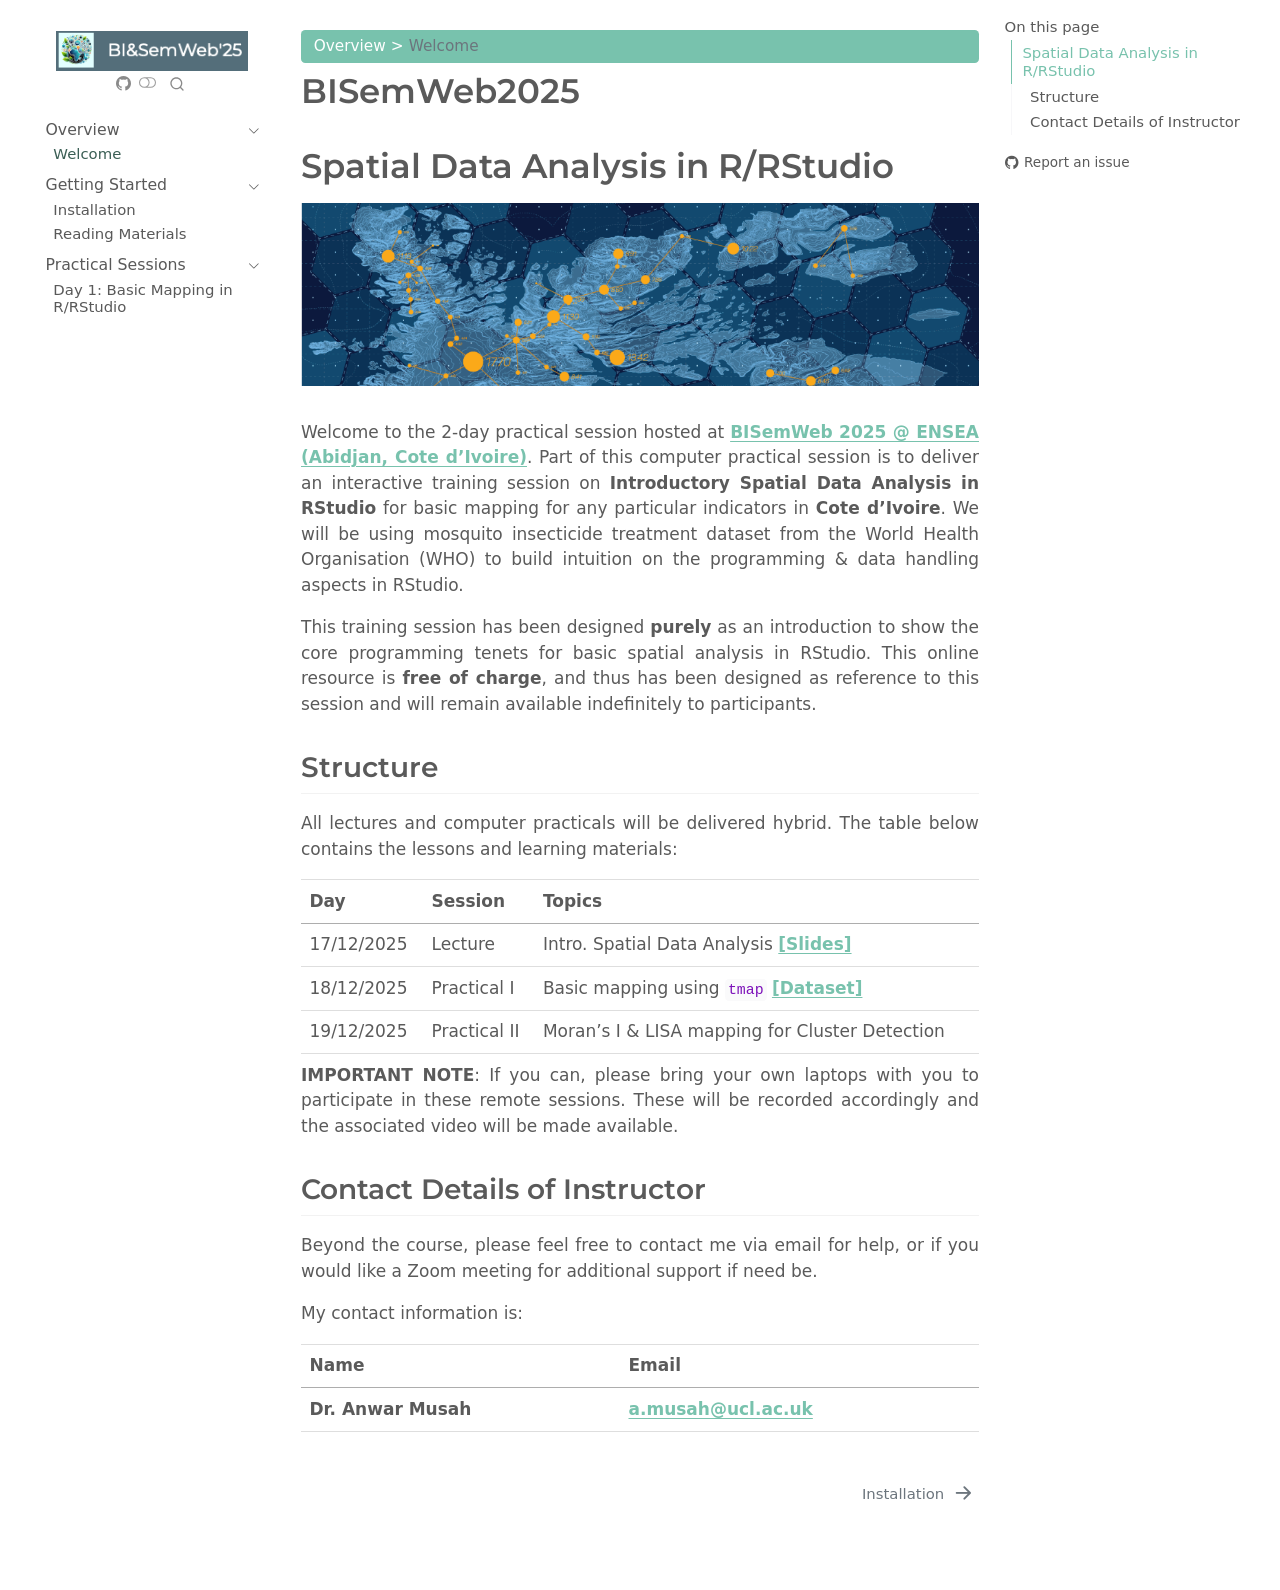
==== commit 200720c1: "Apply Major Updates to Online Handbook" ====
--- a/docs/00-index.html
+++ b/docs/00-index.html
@@ -263,7 +263,7 @@
 <!-- sidebar -->
   <nav id="quarto-sidebar" class="sidebar collapse collapse-horizontal quarto-sidebar-collapse-item sidebar-navigation floating overflow-auto">
     <div class="pt-lg-2 mt-2 text-left sidebar-header">
-      <a href="./index.html" class="sidebar-logo-link">
+      <a href="https://sites.google.com/view/bisemweb25/home" class="sidebar-logo-link">
       <img src="./images/general/BISemWeb2025_logo.png" alt="" class="sidebar-logo light-content py-0 d-lg-inline d-none">
       <img src="./images/general/BISemWeb2025_logo.png" alt="" class="sidebar-logo dark-content py-0 d-lg-inline d-none">
       </a>
@@ -316,8 +316,21 @@
       </ul>
   </li>
         <li class="sidebar-item sidebar-item-section">
-      <span class="sidebar-item-text sidebar-link text-start">
- <span class="menu-text">Practical Sessions</span></span>
+      <div class="sidebar-item-container"> 
+            <a class="sidebar-item-text sidebar-link text-start" data-bs-toggle="collapse" data-bs-target="#quarto-sidebar-section-3" role="navigation" aria-expanded="true">
+ <span class="menu-text">Practical Sessions</span></a>
+          <a class="sidebar-item-toggle text-start" data-bs-toggle="collapse" data-bs-target="#quarto-sidebar-section-3" role="navigation" aria-expanded="true" aria-label="Toggle section">
+            <i class="bi bi-chevron-right ms-2"></i>
+          </a> 
+      </div>
+      <ul id="quarto-sidebar-section-3" class="collapse list-unstyled sidebar-section depth1 show">  
+          <li class="sidebar-item">
+  <div class="sidebar-item-container"> 
+  <a href="./03-introduction_to_tmap.html" class="sidebar-item-text sidebar-link">
+ <span class="menu-text">Day 1: Basic Mapping in R/RStudio</span></a>
+  </div>
+</li>
+      </ul>
   </li>
     </ul>
     </div>
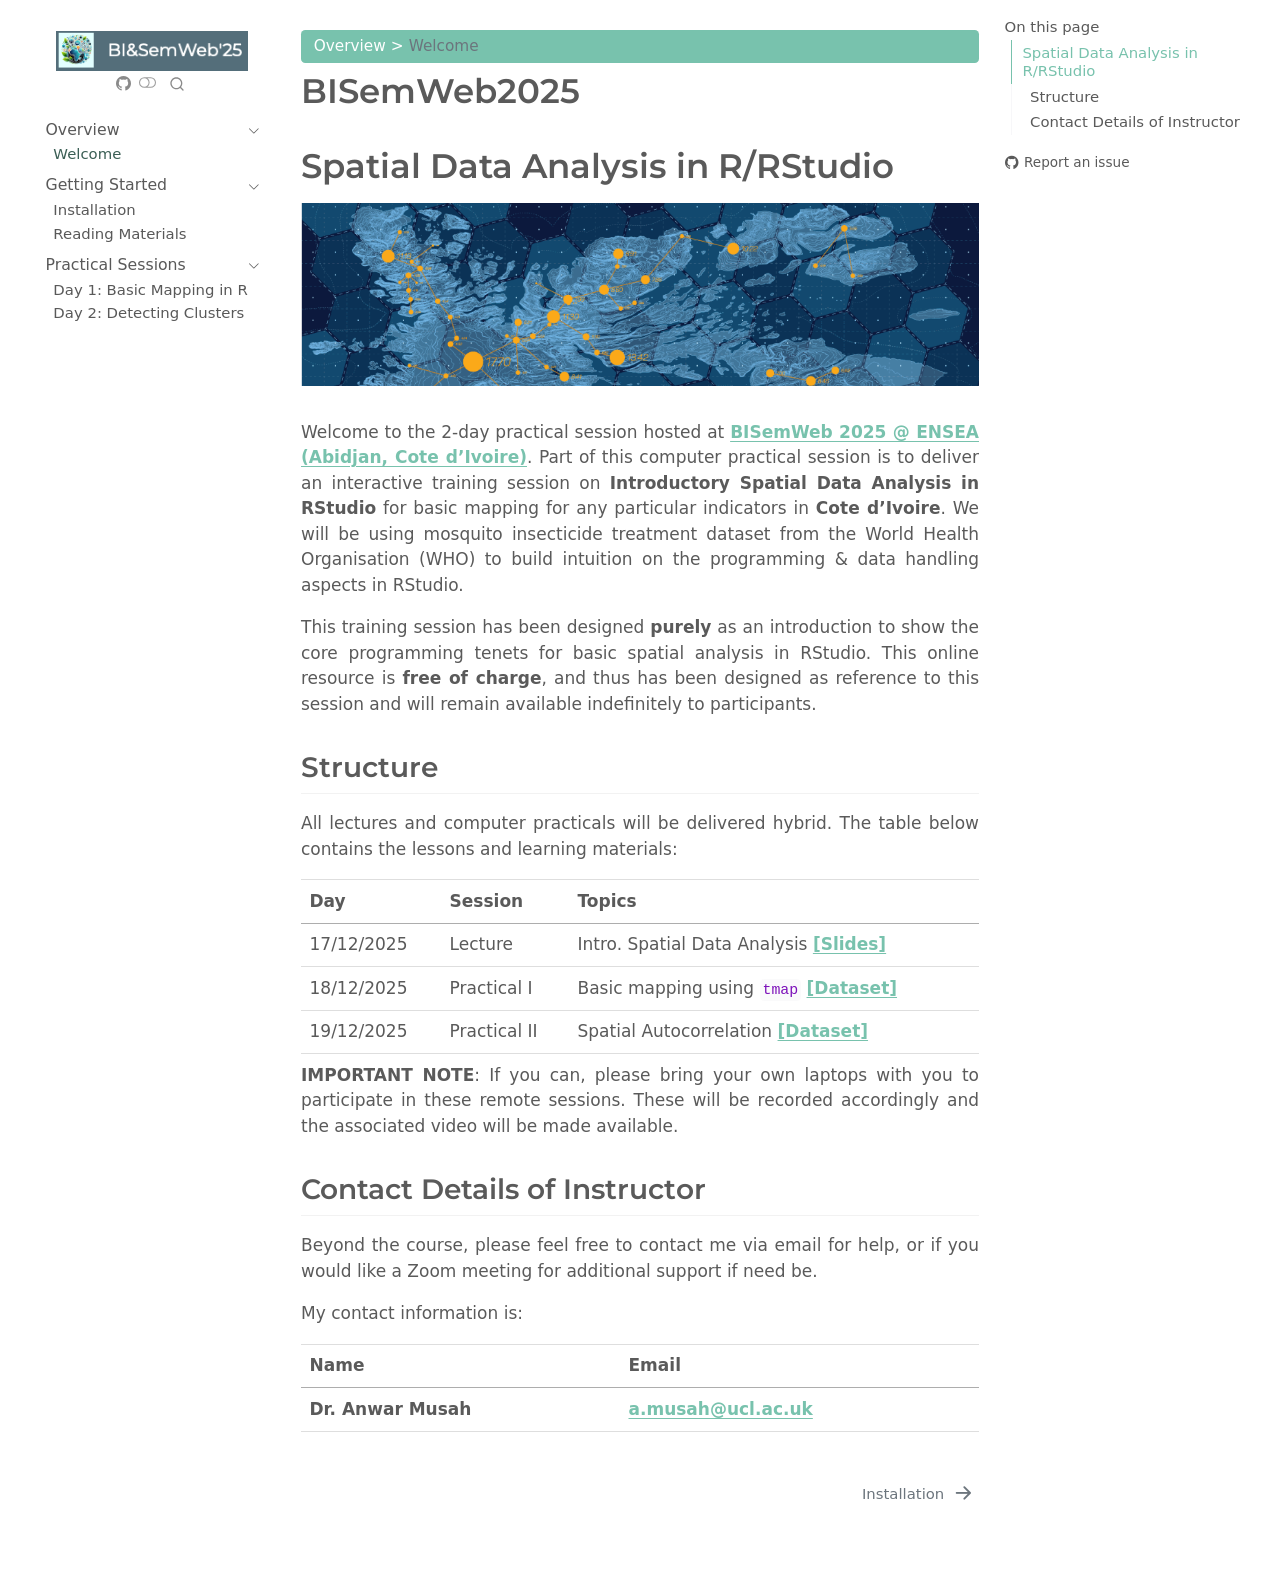
==== commit 7fab74b8: "Upload Content for Day 2 Workshop" ====
--- a/docs/00-index.html
+++ b/docs/00-index.html
@@ -327,7 +327,13 @@
           <li class="sidebar-item">
   <div class="sidebar-item-container"> 
   <a href="./03-introduction_to_tmap.html" class="sidebar-item-text sidebar-link">
- <span class="menu-text">Day 1: Basic Mapping in R/RStudio</span></a>
+ <span class="menu-text">Day 1: Basic Mapping in R</span></a>
+  </div>
+</li>
+          <li class="sidebar-item">
+  <div class="sidebar-item-container"> 
+  <a href="./04-morans_global_local.html" class="sidebar-item-text sidebar-link">
+ <span class="menu-text">Day 2: Detecting Clusters</span></a>
   </div>
 </li>
       </ul>
@@ -411,7 +417,7 @@
 <tr class="odd">
 <td style="text-align: left;">19/12/2025</td>
 <td style="text-align: left;">Practical II</td>
-<td style="text-align: left;">Moran’s I &amp; LISA mapping for Cluster Detection</td>
+<td style="text-align: left;">Spatial Autocorrelation <a href=""><strong>[Dataset]</strong></a></td>
 </tr>
 </tbody>
 </table>
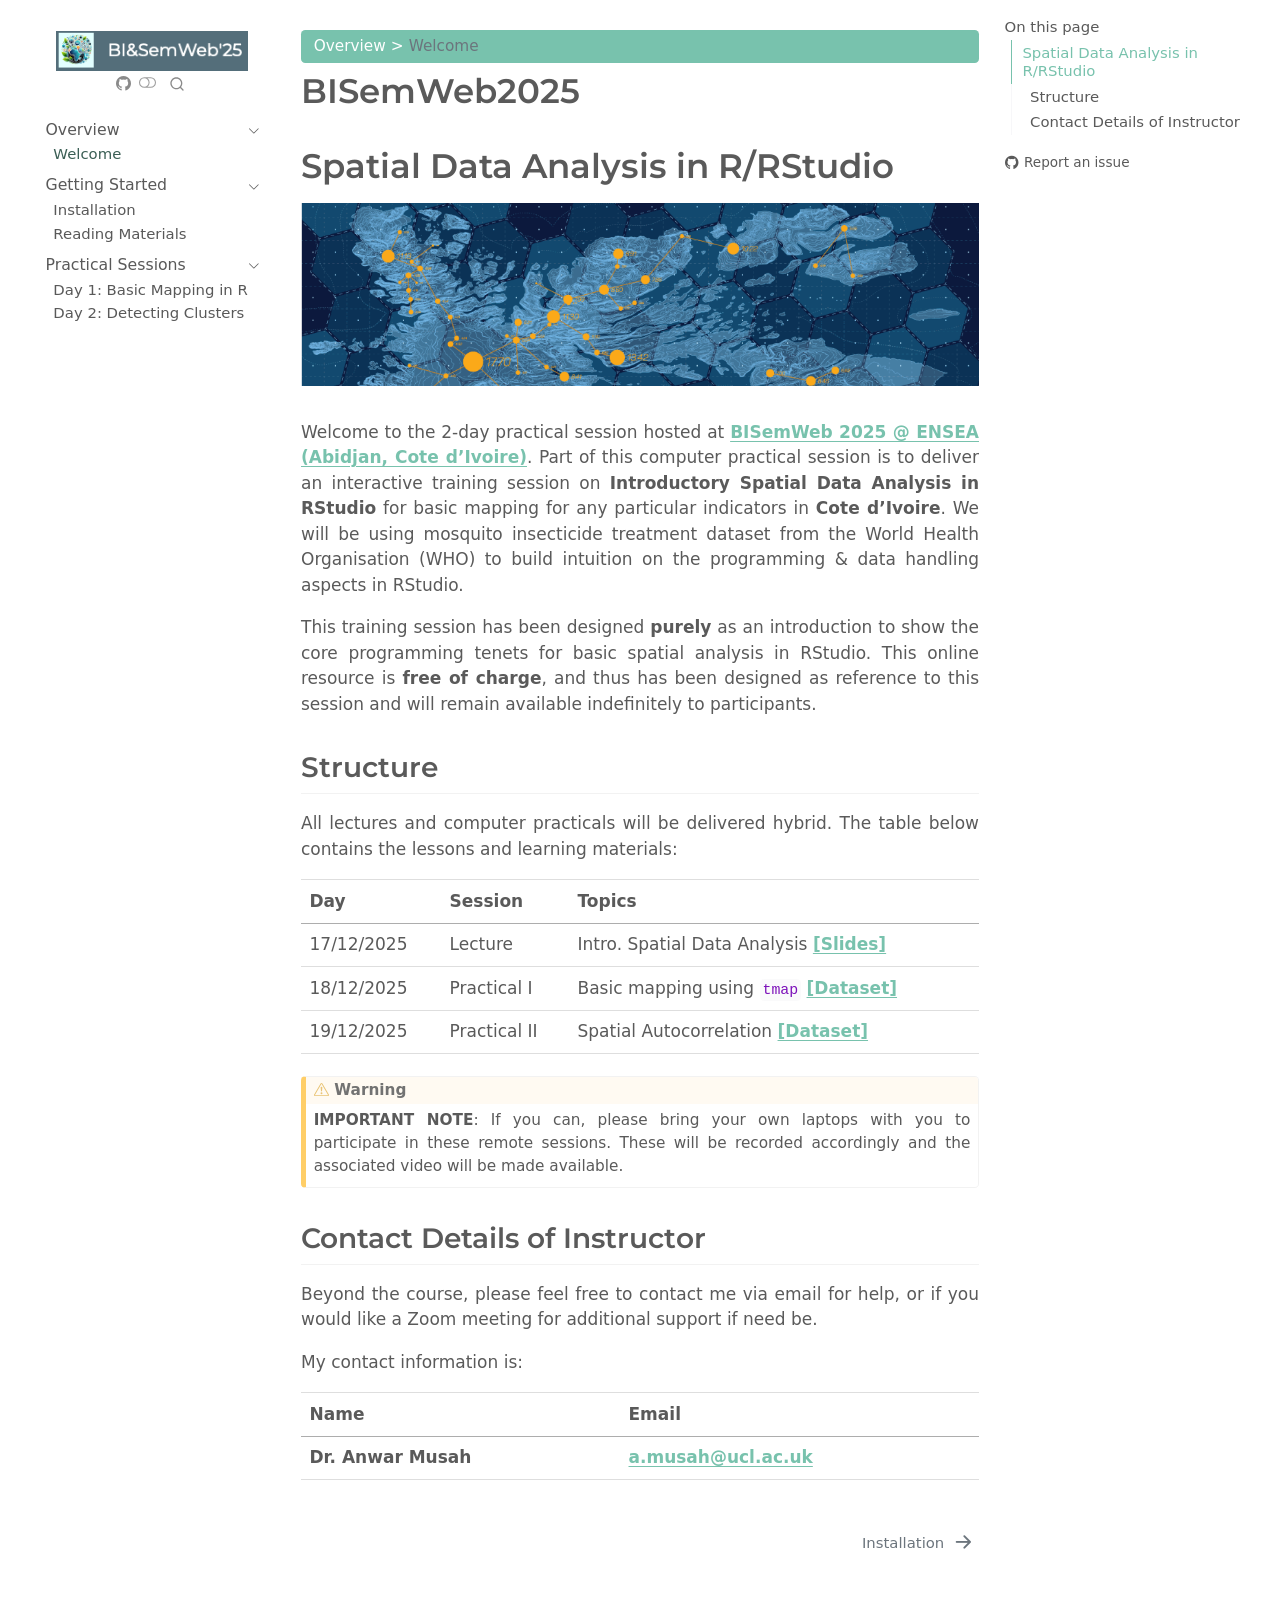
==== commit dc34f280: "Apply Marginal Changes to Online Handbook" ====
--- a/docs/00-index.html
+++ b/docs/00-index.html
@@ -417,12 +417,22 @@
 <tr class="odd">
 <td style="text-align: left;">19/12/2025</td>
 <td style="text-align: left;">Practical II</td>
-<td style="text-align: left;">Spatial Autocorrelation <a href=""><strong>[Dataset]</strong></a></td>
+<td style="text-align: left;">Spatial Autocorrelation <a href="https://tinyurl.com/5n7f7e3v"><strong>[Dataset]</strong></a></td>
 </tr>
 </tbody>
 </table>
-<div class="note">
+<div class="callout callout-style-default callout-warning callout-titled">
+<div class="callout-header d-flex align-content-center">
+<div class="callout-icon-container">
+<i class="callout-icon"></i>
+</div>
+<div class="callout-title-container flex-fill">
+Warning
+</div>
+</div>
+<div class="callout-body-container callout-body">
 <p><strong>IMPORTANT NOTE</strong>: If you can, please bring your own laptops with you to participate in these remote sessions. These will be recorded accordingly and the associated video will be made available.</p>
+</div>
 </div>
 </section>
 <section id="contact-details-of-instructor" class="level2 unnumbered">
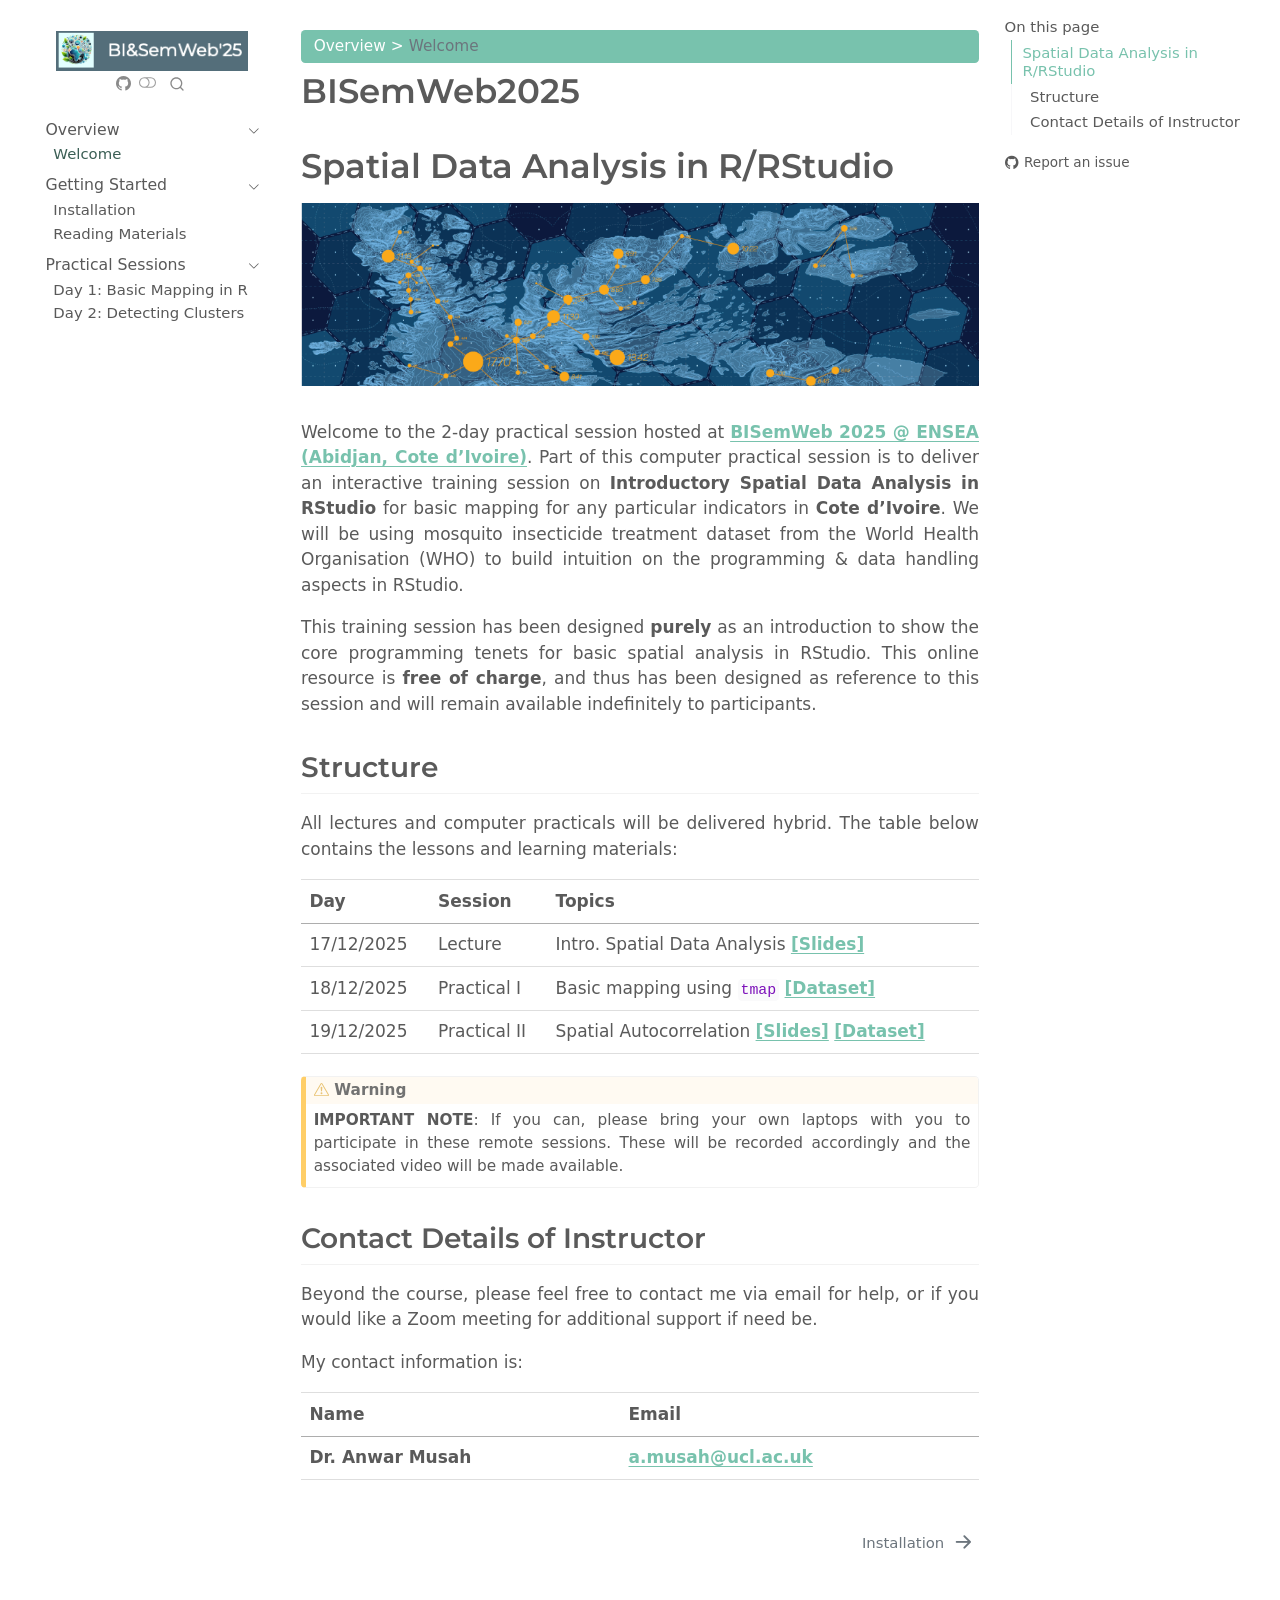
==== commit c4f7824b: "Apply Typology & Bugs Fixes to Online Handbook" ====
--- a/docs/00-index.html
+++ b/docs/00-index.html
@@ -417,7 +417,7 @@
 <tr class="odd">
 <td style="text-align: left;">19/12/2025</td>
 <td style="text-align: left;">Practical II</td>
-<td style="text-align: left;">Spatial Autocorrelation <a href="https://tinyurl.com/5n7f7e3v"><strong>[Dataset]</strong></a></td>
+<td style="text-align: left;">Spatial Autocorrelation <a href="https://tinyurl.com/36dajdxs"><strong>[Slides]</strong></a> <a href="https://tinyurl.com/5n7f7e3v"><strong>[Dataset]</strong></a></td>
 </tr>
 </tbody>
 </table>
